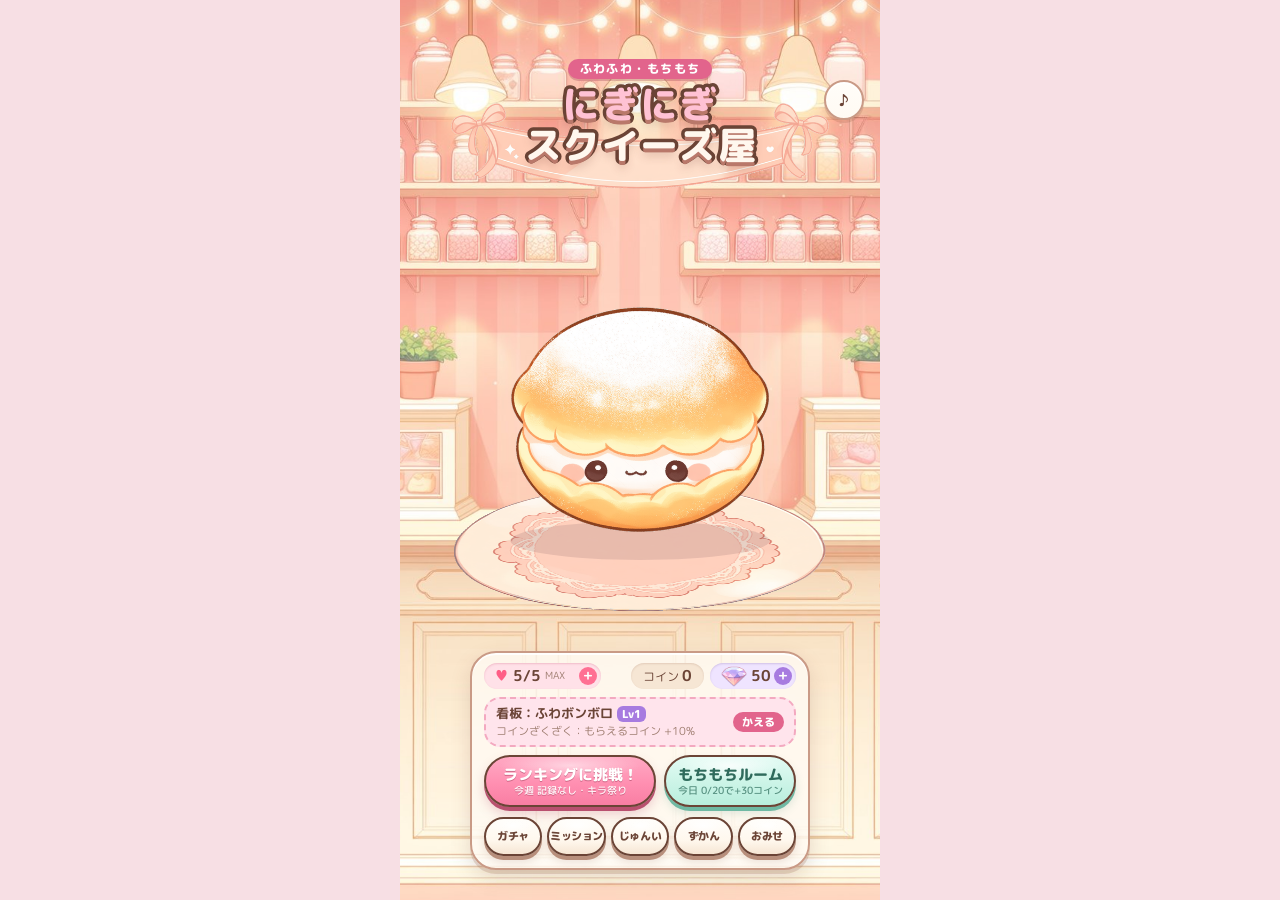
==== index.html @ c47a167d "にぎにぎスクイーズ屋 Web試作版 スクイーズを握るスコアアタック（週間ランキング・ガチャ・スタミナ・もちもちルーム）  Co-Authored-By: Claude Opus 5.5 <norepl" ====
<!doctype html>
<html lang="ja">
<head>
<meta charset="utf-8">
<meta name="viewport" content="width=device-width, initial-scale=1, maximum-scale=1, user-scalable=no, viewport-fit=cover">
<title>にぎにぎスクイーズ屋</title>
<link rel="preconnect" href="https://fonts.googleapis.com">
<link href="https://fonts.googleapis.com/css2?family=M+PLUS+Rounded+1c:wght@500;800&display=swap" rel="stylesheet">
<link rel="stylesheet" href="style.css?v=15">
</head>
<body>
<div id="app">
  <canvas id="cv"></canvas>

  <!-- HUD -->
  <div id="hud" class="hidden">
    <div class="hud-box"><span class="lbl">のこり</span><span id="hudTime">60</span></div>
    <div class="hud-box score"><span class="lbl">スコア</span><span id="hudScore">0</span></div>
    <div class="hud-box"><span class="lbl">コンボ</span><span id="hudCombo">0</span></div>
  </div>
  <div id="order" class="hidden">
    <div class="who" id="orderWho">おきゃくさん 1人目</div>
    <div class="txt" id="orderTxt">ふわっと にぎって〜</div>
  </div>
  <button id="btnMute" aria-label="サウンド切り替え">♪</button>
  <div id="holdHint" class="hidden">ながおしで にぎにぎ → はなして おわたし</div>

  <!-- タイトル -->
  <div id="title" class="overlay passthru">
    <div class="logo">
      <div class="logo-sub">ふわふわ・もちもち</div>
      <div class="logo-main"><span class="accent">にぎにぎ</span><br>スクイーズ屋</div>
    </div>
    <div class="title-hint">まんなかを ながおしして にぎにぎしてみてね</div>
    <div class="title-bottom">
      <div class="t-event hidden" id="tEvent"></div>
      <div class="t-status">
        <button class="sta-chip" id="btnStamina"><i>♥</i><b id="tSta">5/5</b><small id="tStaT">MAX</small><em>＋</em></button>
        <div class="wallet">
          <span>コイン <b id="tCoins">0</b></span>
          <button class="gem-chip" id="btnGemsT"><img class="gem-ic" src="assets/ui/gem.png" alt="ジェム"><b id="tGems">0</b><em>＋</em></button>
        </div>
      </div>
      <button class="t-kanban" id="btnKanban"><span id="tKanban"></span><em>かえる</em></button>
      <div class="row main-row">
        <button class="btn main" id="btnPlay">ランキングに挑戦！<small id="tRankInfo"></small></button>
        <button class="btn daily" id="btnRoom">もちもちルーム<small id="tRoomInfo">じゆうに さわれるよ</small></button>
      </div>
      <div class="row five">
        <button class="btn sub" id="btnGachaT">ガチャ</button>
        <button class="btn sub badge-host" id="btnMissionT">ミッション</button>
        <button class="btn sub" id="btnRankT">じゅんい</button>
        <button class="btn sub" id="btnDexT">ずかん</button>
        <button class="btn sub" id="btnShopT">おみせ</button>
      </div>
    </div>
  </div>

  <!-- プレイ前の準備（ブースト） -->
  <div id="prep" class="overlay hidden">
    <div class="card">
      <div class="card-title">じゅんび</div>
      <div class="prep-info" id="prepInfo"></div>
      <div class="boost-list" id="boostList"></div>
      <div class="wallet">
        <button class="sta-chip" id="btnPStamina"><i>♥</i><b id="pSta">5/5</b><em>＋</em></button>
        <span>コイン <b id="pCoins">0</b></span><span class="gem"><img class="gem-ic" src="assets/ui/gem.png" alt="ジェム"> <b id="pGems">0</b></span>
      </div>
      <button class="btn main" id="btnStart">スタート！</button>
      <button class="btn link" id="btnPrepClose">もどる</button>
    </div>
  </div>

  <!-- スタミナかいふく -->
  <div id="stamina" class="overlay hidden">
    <div class="card">
      <div class="card-title">スタミナ</div>
      <div class="sta-hearts" id="staHearts"></div>
      <div class="sta-info" id="staInfo"></div>
      <button class="btn sub sta-opt" id="btnStaDrink">スタミナドリンク</button>
      <button class="btn sub sta-opt" id="btnStaAd">どうが</button>
      <button class="btn main sta-opt" id="btnStaGem">ジェム</button>
      <button class="btn link" id="btnStaClose">とじる</button>
    </div>
  </div>

  <!-- デイリーミッション -->
  <div id="missions" class="overlay hidden">
    <div class="card">
      <div class="card-title">今日の ミッション</div>
      <div class="mission-note">まいにち 0時に リセット｜スタミナドリンク：<b id="missionDrinks">0</b>こ</div>
      <div class="mission-list" id="missionList"></div>
      <button class="btn link" id="btnMissionClose">とじる</button>
    </div>
  </div>

  <!-- コンティニュー -->
  <div id="cont" class="overlay hidden">
    <div class="card">
      <div class="card-title">タイムアップ！</div>
      <div class="cont-score">いま <b id="cScore">0</b> てん</div>
      <div class="cont-rank" id="cRank"></div>
      <button class="btn main" id="btnContGem"><img class="gem-ic" src="assets/ui/gem.png" alt="ジェム">30で +10びょう つづける</button>
      <button class="btn sub" id="btnContAd">どうがを見て +10びょう（1日1回）</button>
      <button class="btn link" id="btnContNo">おわる</button>
    </div>
  </div>

  <!-- 広告のかわり（テスト用） -->
  <div id="adfake" class="overlay hidden">
    <div class="card"><div class="card-title">どうが（テスト）</div><div class="adfake-box">ここに 広告が ながれます<br><b id="adSec">3</b></div></div>
  </div>

  <!-- リザルト -->
  <div id="result" class="overlay hidden">
    <div class="card">
      <div class="res-rank" id="resRank">ふわふわ職人</div>
      <div class="res-score"><span id="resScore">0</span><small>てん</small></div>
      <div class="res-best" id="resBest"></div>
      <div class="res-week" id="resWeek"></div>
      <div class="res-stats" id="resStats"></div>
      <div class="res-coin" id="resCoin"></div>
      <button class="btn main" id="btnRetry">もう一回</button>
      <div class="row">
        <button class="btn sub" id="btnRankR">じゅんい</button>
        <button class="btn sub" id="btnGachaR">ガチャ</button>
        <button class="btn sub" id="btnShare">結果画像</button>
      </div>
      <button class="btn link" id="btnHome">タイトルへ</button>
    </div>
  </div>

  <!-- 週間ランキング -->
  <div id="rank" class="overlay hidden">
    <div class="card">
      <div class="card-title">週間ランキング</div>
      <div class="rank-head" id="rankHead"></div>
      <div class="rank-list" id="rankList"></div>
      <div class="rank-rewards">しゅうけい ほうしゅう：1位 <img class="gem-ic" src="assets/ui/gem.png" alt="ジェム">100／3位まで <img class="gem-ic" src="assets/ui/gem.png" alt="ジェム">60／10位まで <img class="gem-ic" src="assets/ui/gem.png" alt="ジェム">30／さんか <img class="gem-ic" src="assets/ui/gem.png" alt="ジェム">10</div>
      <button class="btn link" id="btnRankClose">とじる</button>
    </div>
  </div>

  <!-- ガチャ -->
  <div id="gacha" class="overlay hidden">
    <div class="card">
      <div class="card-title">スクイーズガチャ</div>
      <div class="tabs" id="gachaTabs">
        <button data-g="premium" class="on">プレミアム</button><button data-g="coin">コイン</button>
      </div>
      <div class="gacha-stage" id="gachaStage">
        <canvas id="gachaCv"></canvas>
      </div>
      <div class="gacha-info" id="gachaInfo"></div>
      <div class="wallet"><span>コイン <b id="gCoins">0</b></span><span class="gem"><img class="gem-ic" src="assets/ui/gem.png" alt="ジェム"> <b id="gGems">0</b></span></div>
      <div class="row pull-row">
        <button class="btn main" id="btnPull">1回</button>
        <button class="btn main" id="btnPull10">10連</button>
      </div>
      <div class="row tiny">
        <button class="btn link" id="btnRates">ていきょう わりあい</button>
        <button class="btn link" id="btnGachaClose">とじる</button>
      </div>
    </div>
  </div>

  <!-- 提供割合 -->
  <div id="rates" class="overlay hidden">
    <div class="card">
      <div class="card-title">ていきょう わりあい</div>
      <div class="rates-body" id="ratesBody"></div>
      <button class="btn link" id="btnRatesClose">とじる</button>
    </div>
  </div>

  <!-- ジェム購入（テスト） -->
  <div id="gemshop" class="overlay hidden">
    <div class="card">
      <div class="card-title">ジェムショップ</div>
      <div class="gem-note">※テスト版：ボタンを押すと ジェムが増えるだけで お金はかかりません</div>
      <div class="gem-list" id="gemList"></div>
      <button class="btn link" id="btnGemClose">とじる</button>
    </div>
  </div>

  <!-- もちもちルーム -->
  <div id="room" class="hidden">
    <div class="room-top">
      <div class="room-title">もちもちルーム</div>
      <div class="room-daily" id="roomDaily"></div>
      <button class="btn sub room-close" id="btnRoomClose">もどる</button>
    </div>
    <div class="room-shelf" id="roomShelf"></div>
  </div>

  <!-- 図鑑（タップで看板にする） -->
  <div id="dex" class="overlay hidden">
    <div class="card">
      <div class="card-title">スクイーズずかん <small id="dexCount"></small></div>
      <div class="dex-detail" id="dexDetail">タップすると 看板スクイーズに なるよ</div>
      <div class="dex-grid" id="dexGrid"></div>
      <button class="btn link" id="btnDexClose">とじる</button>
    </div>
  </div>

  <!-- おみせ（着せかえ） -->
  <div id="shop" class="overlay hidden">
    <div class="card">
      <div class="card-title">おみせの もようがえ</div>
      <div class="shop-level"><span id="sLevel">おみせ Lv1</span><div class="xpbar"><i id="sXp"></i></div><small id="sNext"></small></div>
      <div class="tabs" id="shopTabs">
        <button data-t="bg" class="on">かべ</button><button data-t="plate">おさら</button><button data-t="bgm">BGM</button>
      </div>
      <div class="shop-grid" id="shopGrid"></div>
      <div class="wallet"><span>コイン <b id="sCoins">0</b></span></div>
      <button class="btn link" id="btnShopClose">とじる</button>
    </div>
  </div>

  <div id="toast" class="hidden"></div>
</div>
<script src="game.js?v=22"></script>
</body>
</html>
---- style.css ----
/* 画風はスクイーズのイラストに合わせる：クリーム地・細い茶色の線・ふんわりハイライト */
:root {
  --ink: #6b4436;          /* イラストの線と同じ茶色 */
  --ink-soft: #a07f72;
  --line: #c99a86;         /* UIの細い輪郭 */
  --pink: #ff8fb1;
  --pink-deep: #e2648c;
  --pink-pale: #ffe4ec;
  --cream: #fff8ee;
  --cream-deep: #f6e6d4;
  --card: #fffaf3;
  --mint: #8fd9c4;
  --gold: #f0a92a;
}
* { box-sizing: border-box; }
html, body {
  margin: 0; height: 100%;
  background: #f7dfe4;
  color: var(--ink);
  font-family: 'M PLUS Rounded 1c', 'Hiragino Maru Gothic ProN', 'Yu Gothic', sans-serif;
  overflow: hidden;
  touch-action: none;
  user-select: none; -webkit-user-select: none; -webkit-touch-callout: none;
}
#app {
  position: relative; width: 100%; max-width: 480px; height: 100vh; height: 100dvh;
  margin: 0 auto; overflow: hidden;
  background: linear-gradient(#ffe9f1, #fff4e2);
}
#cv { position: absolute; inset: 0; width: 100%; height: 100%; display: block; }
.hidden { display: none !important; }

/* 共通：ぷっくりパネル（細い線＋上のハイライト＋下のやわらかい影） */
.puffy {
  background: linear-gradient(#fffdf9, var(--card));
  border: 2px solid var(--line);
  box-shadow: inset 0 2px 0 rgba(255,255,255,.9), 0 3px 0 rgba(150,100,80,.22), 0 6px 14px rgba(150,90,80,.12);
}

/* HUD */
#hud {
  position: absolute; top: calc(10px + env(safe-area-inset-top)); left: 16px; right: 16px;
  display: flex; gap: 8px; pointer-events: none;
}
.hud-box {
  flex: 1; border-radius: 16px; padding: 3px 8px 4px;
  display: flex; flex-direction: column; align-items: center;
  font-weight: 800; font-size: 22px; line-height: 1.15;
  background: linear-gradient(#fffdf9, var(--card));
  border: 2px solid var(--line);
  box-shadow: inset 0 2px 0 rgba(255,255,255,.9), 0 3px 0 rgba(150,100,80,.22);
}
.hud-box.score { flex: 1.4; }
.hud-box .lbl {
  font-size: 10px; color: #fff; font-weight: 800; background: var(--pink); border-radius: 999px;
  padding: 0 8px; margin-top: -1px; letter-spacing: .05em;
}
#hudTime.low { color: var(--pink-deep); }

#order {
  position: absolute; top: calc(76px + env(safe-area-inset-top)); left: 16px; right: 64px;
  border-radius: 20px; padding: 8px 14px 10px; pointer-events: none;
  background: linear-gradient(#fffdf9, var(--card));
  border: 2px solid var(--line);
  box-shadow: inset 0 2px 0 rgba(255,255,255,.9), 0 3px 0 rgba(150,100,80,.2);
  transition: transform .15s;
}
/* しっぽ：線つき */
#order::before, #order::after {
  content: ''; position: absolute; left: 38px; border: 11px solid transparent; border-bottom: 0;
}
#order::before { bottom: -13px; border-top-color: var(--line); }
#order::after { bottom: -9px; left: 40px; border-width: 9px; border-top-color: var(--card); }
#order.pop { transform: scale(1.06); }
#order.special { background: linear-gradient(#fffbe6, #fff3c4); }
#order.special::after { border-top-color: #fff3c4; }
#order.danger { background: linear-gradient(#fff1ec, #ffdcd2); border-color: #e59a85; }
#order.danger::before { border-top-color: #e59a85; }
#order.danger::after { border-top-color: #ffdcd2; }
#order.danger .txt { color: #c9301c; }
.shinytag { color: #e89a00; font-weight: 800; }
#order .who { font-size: 11px; color: var(--ink-soft); }
#order .txt { font-size: 22px; font-weight: 800; }
#btnMute {
  position: absolute; z-index: 5; top: calc(80px + env(safe-area-inset-top)); right: 16px;
  width: 40px; height: 40px; border-radius: 50%; padding: 0;
  background: linear-gradient(#fffdf9, var(--card)); border: 2px solid var(--line);
  box-shadow: inset 0 2px 0 rgba(255,255,255,.9), 0 3px 0 rgba(150,100,80,.22);
  color: var(--ink); font-size: 16px; font-weight: 800; font-family: inherit; cursor: pointer;
}
#app.fever .hud-box { animation: feverBox .4s ease-in-out infinite alternate; }
@keyframes feverBox { from { background: #fff4b8; } to { background: #ffd6ea; } }
#holdHint {
  position: absolute; bottom: calc(18px + env(safe-area-inset-bottom)); left: 16px; right: 16px;
  text-align: center; font-size: 13px; font-weight: 800; color: #fff; pointer-events: none;
  text-shadow: 0 1px 0 rgba(120,70,60,.55), 0 0 6px rgba(120,70,60,.35);
}

/* overlays */
.overlay {
  position: absolute; inset: 0; display: flex; flex-direction: column;
  align-items: center; justify-content: center; padding: 16px;
  background: rgba(120, 70, 70, .28);
  backdrop-filter: blur(3px); -webkit-backdrop-filter: blur(3px);
}
.overlay.passthru { background: transparent; backdrop-filter: none; -webkit-backdrop-filter: none; pointer-events: none; justify-content: space-between; }
.overlay.passthru button { pointer-events: auto; }

/* ロゴ：AI生成のリボン帯の上に、クリーム色＋茶色ふちの文字 */
.logo {
  text-align: center; margin-top: calc(18px + env(safe-area-inset-top));
  width: min(100%, 400px); padding: 22px 12px 40px;
  background: url(assets/ui/banner.png) center 92% / 100% auto no-repeat;
}
.logo-sub {
  display: inline-block; font-size: 12px; color: #fff; font-weight: 800; letter-spacing: .12em;
  background: var(--pink-deep); border-radius: 999px; padding: 1px 12px; margin-bottom: 4px;
  box-shadow: 0 2px 0 rgba(150,60,80,.3);
}
.logo-main {
  font-size: 38px; font-weight: 800; line-height: 1.08; color: #fff7ee;
  -webkit-text-stroke: 7px var(--ink); paint-order: stroke fill;
  text-shadow: 0 4px 0 #b9786a, 0 7px 10px rgba(110,60,50,.25);
  letter-spacing: .02em;
}
.logo-main .accent { color: #ffc2d4; }
.title-hint {
  font-size: 13px; font-weight: 800; color: #fff; margin-top: auto; margin-bottom: 8px;
  text-shadow: 0 1px 0 rgba(120,70,60,.55), 0 0 6px rgba(120,70,60,.35);
}
.title-bottom {
  width: 100%; max-width: 340px; margin-bottom: calc(14px + env(safe-area-inset-bottom));
  padding: 10px 12px 12px; border-radius: 26px;
  background: rgba(255,250,243,.82); border: 2px solid var(--line);
  box-shadow: inset 0 2px 0 rgba(255,255,255,.9), 0 4px 0 rgba(150,100,80,.22), 0 8px 20px rgba(120,70,60,.18);
}
.wallet { display: flex; justify-content: center; gap: 10px; font-size: 12px; margin: 0 0 10px; }
.wallet span {
  background: var(--cream-deep); border-radius: 999px; padding: 2px 12px;
  box-shadow: inset 0 1px 2px rgba(150,100,80,.2);
}
.wallet b { font-size: 15px; }
.row { display: flex; gap: 10px; margin-top: 10px; }
.row .btn { flex: 1; min-width: 0; width: auto; }

/* ボタン：ぷっくり・線つき・上ツヤ */
.btn {
  position: relative; display: block; width: 100%; border-radius: 999px; font-family: inherit;
  font-weight: 800; cursor: pointer; padding: 13px 10px; font-size: 18px;
  border: 2px solid var(--ink);
  transition: transform .08s, box-shadow .08s;
}
.btn:active { transform: translateY(3px); }
.btn.main {
  /* 上半分のツヤは背景に入れる（文字の下になるように） */
  background:
    radial-gradient(60% 40% at 50% 18%, rgba(255,255,255,.55), rgba(255,255,255,0) 70%),
    linear-gradient(#ffa9c3, var(--pink) 55%, #f97ea3);
  color: #fff; text-shadow: 0 1px 0 rgba(160,60,90,.5);
  box-shadow: 0 4px 0 #b9506f, 0 7px 12px rgba(180,70,100,.25);
}
.btn.main:active { box-shadow: 0 1px 0 #b9506f; }
.btn.sub {
  background:
    radial-gradient(60% 40% at 50% 18%, rgba(255,255,255,.9), rgba(255,255,255,0) 70%),
    linear-gradient(#fffdf9, var(--cream) 60%, var(--cream-deep));
  color: var(--ink); font-size: 16px; padding: 10px 8px;
  box-shadow: 0 4px 0 #b88f7c, 0 6px 10px rgba(150,100,80,.18);
}
.btn.sub:active { box-shadow: 0 1px 0 #b88f7c; }
.btn.link { background: none; border: 0; color: var(--ink-soft); font-size: 14px; padding: 10px; margin-top: 4px; }
.btn:disabled { opacity: .45; }

/* カード：レースっぽい点線の内枠 */
.card {
  position: relative; width: 100%; max-width: 360px; border-radius: 28px; padding: 22px 18px 10px;
  text-align: center; max-height: 100%; overflow-y: auto;
  background: linear-gradient(#fffdf9, var(--card));
  border: 2px solid var(--line);
  box-shadow: inset 0 0 0 5px var(--card), inset 0 0 0 7px #f6c9d6, 0 5px 0 rgba(150,100,80,.25), 0 12px 28px rgba(110,60,60,.25);
}
.card-title {
  display: inline-block; font-size: 18px; font-weight: 800; margin-bottom: 12px;
  background: var(--pink); color: #fff; border: 2px solid var(--ink); border-radius: 999px; padding: 3px 18px;
  box-shadow: 0 3px 0 #b9506f; text-shadow: 0 1px 0 rgba(160,60,90,.5);
}
.card-title small { font-size: 12px; color: #fff; opacity: .9; }

.res-rank {
  display: inline-block; background: var(--pink-pale); color: var(--pink-deep); font-weight: 800;
  border: 2px solid #f3b3c6; border-radius: 999px; padding: 3px 14px; font-size: 15px;
}
.res-score { font-size: 56px; font-weight: 800; line-height: 1.1; margin-top: 6px; color: var(--ink); }
.res-score small { font-size: 18px; margin-left: 4px; }
.res-best { font-size: 13px; color: var(--ink-soft); min-height: 18px; }
.res-best.new { color: var(--pink-deep); font-weight: 800; }
.res-stats { display: grid; grid-template-columns: repeat(4, 1fr); gap: 6px; margin: 12px 0; }
.res-stats div {
  background: var(--cream); border: 1.5px solid var(--cream-deep); border-radius: 14px;
  padding: 6px 2px; font-size: 18px; font-weight: 800;
}
.res-stats span { display: block; font-size: 10px; color: var(--ink-soft); font-weight: 500; }
.res-coin { font-size: 15px; margin-bottom: 12px; }
.res-coin b { color: var(--gold); }

/* ---- タイトルの追加UI ---- */
.title-bottom .btn.main { padding: 11px 10px; }
.t-event {
  text-align: center; font-size: 12px; font-weight: 800; color: #fff; margin: -2px 0 8px;
  background: linear-gradient(90deg, #ff9a3c, #a77be0); border: 2px solid var(--ink); border-radius: 999px; padding: 2px 10px;
}
.t-status { display: flex; align-items: center; justify-content: space-between; gap: 8px; margin-bottom: 8px; }
.t-status .wallet { margin: 0; gap: 6px; }
.t-level { font-size: 12px; font-weight: 800; min-width: 92px; }
.xpbar { height: 7px; border-radius: 999px; background: var(--cream-deep); overflow: hidden; margin-top: 2px; box-shadow: inset 0 1px 2px rgba(150,100,80,.25); }
.xpbar i { display: block; height: 100%; background: linear-gradient(90deg, #8fd9c4, #ff8fb1); border-radius: 999px; }
.t-kanban {
  display: flex; align-items: center; gap: 8px; width: 100%; text-align: left; font-family: inherit; color: var(--ink);
  background: var(--pink-pale); border: 2px dashed #f3a9c0; border-radius: 16px; padding: 6px 10px; margin-bottom: 8px; cursor: pointer;
  font-size: 13px; line-height: 1.3;
}
.t-kanban span { flex: 1; }
.t-kanban small { color: var(--ink-soft); font-size: 11px; }
.t-kanban em { font-style: normal; font-size: 11px; font-weight: 800; color: #fff; background: var(--pink-deep); border-radius: 999px; padding: 3px 9px; white-space: nowrap; }
.lv { font-size: 11px; font-weight: 800; color: #fff; background: #a77be0; border-radius: 6px; padding: 0 5px; }
.btn.daily {
  margin-top: 8px; font-size: 15px; padding: 8px 10px; color: #2f6b5c;
  background: radial-gradient(60% 40% at 50% 18%, rgba(255,255,255,.8), rgba(255,255,255,0) 70%), linear-gradient(#e2fbf3, #b9eedd);
  box-shadow: 0 4px 0 #6fb9a3, 0 6px 10px rgba(80,150,130,.2);
}
.btn.daily small { display: block; font-size: 10.5px; font-weight: 500; color: #4f8a7a; margin-top: 1px; white-space: nowrap; overflow: hidden; text-overflow: ellipsis; }
.title-hint { display: none; }
/* ランキング挑戦ともちもちルームを横ならび（縦をつめる） */
.row.main-row { margin-top: 0; gap: 8px; align-items: stretch; }
.row.main-row .btn { margin-top: 0; font-size: 15px; padding: 9px 6px; line-height: 1.2; }
.row.main-row .btn.main { flex: 1.35; }
.row.main-row .btn.daily { flex: 1; }
.row.main-row .btn small { font-size: 9.5px; }
.btn.daily:active { box-shadow: 0 1px 0 #6fb9a3; }
.btn.daily .dbest { font-size: 11px; color: #fff; background: #4fb398; border-radius: 999px; padding: 1px 8px; vertical-align: 2px; }
.row .btn.sub { font-size: 14px; padding: 9px 4px; }
.evtag { display: inline-block; font-size: 11px; font-weight: 800; color: #fff; background: linear-gradient(90deg, #ff9a3c, #a77be0); border-radius: 6px; padding: 0 6px; }
.lvup { font-weight: 800; color: #2aa88a; }

/* ---- 図鑑：看板えらび ---- */
.dex-detail { font-size: 12.5px; background: var(--pink-pale); border-radius: 14px; padding: 6px 10px; margin-bottom: 8px; line-height: 1.4; }
.dex-detail small { color: var(--ink-soft); }
.dex-cell { cursor: pointer; position: relative; }
.dex-cell.locked { cursor: default; }
.dex-cell.kanban { border-color: var(--pink-deep); background: #fff0f5; box-shadow: 0 0 0 2px var(--pink) inset; }
.dex-cell.kanban::before {
  content: '看板'; position: absolute; top: 4px; left: 4px; font-size: 10px; font-weight: 800; color: #fff;
  background: var(--pink-deep); border-radius: 6px; padding: 0 5px;
}
.dex-cell .sk { font-size: 9.5px; color: #a77be0; font-weight: 800; }
.dex-head { grid-column: 1 / -1; font-size: 13px; font-weight: 800; color: #fff; background: linear-gradient(90deg, #ff9a3c, #a77be0); border-radius: 999px; padding: 3px; margin-top: 4px; }

/* ---- おみせ ---- */
.shop-level { font-size: 13px; font-weight: 800; margin-bottom: 8px; }
.shop-level small { display: block; font-weight: 500; color: var(--ink-soft); font-size: 11px; margin-top: 2px; }
.tabs { display: flex; gap: 6px; justify-content: center; margin-bottom: 8px; }
.tabs button {
  font-family: inherit; font-weight: 800; font-size: 13px; color: var(--ink); background: var(--cream); cursor: pointer;
  border: 2px solid var(--line); border-radius: 999px; padding: 4px 14px;
}
.tabs button.on { background: var(--pink); color: #fff; border-color: var(--ink); }
.shop-grid { display: grid; grid-template-columns: repeat(2, 1fr); gap: 8px; margin-bottom: 8px; }
.shop-item { background: var(--cream); border: 1.5px solid var(--cream-deep); border-radius: 16px; padding: 6px; font-size: 12px; }
.shop-item.on { border-color: var(--pink-deep); box-shadow: 0 0 0 2px var(--pink) inset; }
.shop-item .thumb { height: 88px; border-radius: 12px; background: center / cover no-repeat #fff; margin-bottom: 4px; }
.shop-item .thumb.plate { background-size: contain; background-color: #fff6f0; }
.shop-item .thumb.bgm { display: flex; align-items: center; justify-content: center; font-size: 34px; color: var(--pink-deep); background: #fff0f5; cursor: pointer; }
.shop-item .nm { font-weight: 800; min-height: 30px; }
.shop-item .mini {
  font-family: inherit; font-weight: 800; font-size: 12px; color: #fff; background: var(--pink); cursor: pointer;
  border: 2px solid var(--ink); border-radius: 999px; padding: 3px 10px; box-shadow: 0 2px 0 #b9506f;
}
.shop-item .mini:disabled { opacity: .45; }
.shop-item .tag { display: inline-block; font-size: 11px; font-weight: 800; color: var(--pink-deep); }
.shop-item .tag.lock { color: var(--ink-soft); }

/* ---- ジェム・ランキング・ブースト・ルーム ---- */
.btn small { display: block; font-size: 10.5px; font-weight: 500; opacity: .92; margin-top: 1px; white-space: nowrap; overflow: hidden; text-overflow: ellipsis; }
.gem-chip, .wallet .gem {
  display: inline-flex; align-items: center; gap: 3px; font-family: inherit; color: var(--ink); cursor: pointer;
  background: #efe4ff; border: 0; border-radius: 999px; padding: 2px 4px 2px 10px; font-size: 12px;
  box-shadow: inset 0 1px 2px rgba(120,90,160,.25);
}
.wallet .gem { padding: 2px 12px; cursor: default; }
.gem-chip i, .wallet .gem i { font-style: normal; color: #9b6ad8; }
.gem-chip b { font-size: 15px; }
.gem-chip em { font-style: normal; font-weight: 800; color: #fff; background: #a77be0; border-radius: 50%; width: 18px; height: 18px; line-height: 18px; text-align: center; }
.row.four { gap: 6px; }
.row.four .btn.sub { font-size: 13px; padding: 9px 2px; }
.row.tiny { margin-top: 0; }
.row.tiny .btn.link { margin: 0; padding: 6px; font-size: 13px; }
.pull-row .btn.main { font-size: 16px; padding: 11px 6px; }
.pity { font-size: 12px; color: #a77be0; font-weight: 800; }
.pity b { font-size: 15px; }

.prep-info { text-align: left; font-size: 13px; background: var(--pink-pale); border-radius: 14px; padding: 8px 12px; line-height: 1.45; }
.prep-info small { color: var(--ink-soft); }
.prep-rule { margin-top: 6px; padding-top: 6px; border-top: 1.5px dashed #f3b3c6; }
.prep-week { margin-top: 4px; font-weight: 800; color: var(--pink-deep); }
.boost-list { display: grid; gap: 6px; margin: 10px 0 8px; }
.boost {
  display: flex; align-items: center; gap: 8px; width: 100%; text-align: left; font-family: inherit; color: var(--ink); cursor: pointer;
  background: var(--cream); border: 2px solid var(--cream-deep); border-radius: 14px; padding: 6px 10px;
}
.boost.on { border-color: var(--pink-deep); background: #fff0f5; }
.boost .ck { width: 22px; height: 22px; border-radius: 7px; border: 2px solid var(--line); background: #fff; text-align: center; line-height: 18px; font-weight: 800; color: var(--pink-deep); }
.boost.on .ck { border-color: var(--pink-deep); }
.boost .bn { flex: 1; font-size: 14px; line-height: 1.25; }
.boost .bn small { display: block; font-size: 11px; color: var(--ink-soft); }
.boost .bc { font-weight: 800; font-size: 13px; white-space: nowrap; }

.cont-score { font-size: 18px; margin-bottom: 4px; }
.cont-score b { font-size: 34px; }
.cont-rank { font-size: 14px; background: #fff3c4; border-radius: 14px; padding: 8px; margin-bottom: 12px; line-height: 1.5; }
.cont-rank b { color: var(--pink-deep); font-size: 17px; }
#cont .btn.sub { margin-top: 10px; }
.adfake-box { height: 180px; display: flex; flex-direction: column; align-items: center; justify-content: center; background: #2d2633; color: #fff; border-radius: 16px; font-size: 14px; margin-bottom: 10px; }
.adfake-box b { font-size: 40px; }

.res-week { font-size: 14px; color: #a77be0; min-height: 18px; margin-top: 2px; }
.res-week b { color: var(--pink-deep); font-size: 16px; }
.rank-head { font-size: 13px; background: var(--pink-pale); border-radius: 14px; padding: 6px 10px; margin-bottom: 8px; line-height: 1.45; }
.rank-head small { color: var(--ink-soft); }
.rank-list { max-height: 46vh; overflow-y: auto; border-radius: 14px; background: var(--cream); padding: 4px; }
.rank-row { display: grid; grid-template-columns: 30px 1fr auto 62px; gap: 6px; align-items: center; padding: 5px 8px; border-radius: 10px; font-size: 13px; text-align: left; }
.rank-row:nth-child(odd) { background: rgba(255,255,255,.7); }
.rank-row .no { font-weight: 800; text-align: center; }
.rank-row .kb { font-size: 10px; color: var(--ink-soft); }
.rank-row .sc { font-weight: 800; text-align: right; }
.rank-row.top1 .no { color: #e8a400; } .rank-row.top2 .no { color: #9aa3ad; } .rank-row.top3 .no { color: #c98a5a; }
.rank-row.me { background: #ffe0ea !important; outline: 2px solid var(--pink-deep); }
.rank-rewards { font-size: 10.5px; color: var(--ink-soft); margin-top: 8px; }

.rates-body { text-align: left; font-size: 12px; max-height: 60vh; overflow-y: auto; }
.rates-body h4 { margin: 8px 0 4px; font-size: 14px; }
.rates-body table { width: 100%; border-collapse: collapse; }
.rates-body td { border-bottom: 1px solid var(--cream-deep); padding: 4px; vertical-align: top; }
.rates-body p { margin: 4px 0; color: var(--ink-soft); }

.gem-note { font-size: 11px; color: var(--ink-soft); background: #fff3c4; border-radius: 10px; padding: 5px 8px; margin-bottom: 8px; }
.gem-list { display: grid; gap: 8px; }
.gem-item { display: flex; align-items: center; justify-content: space-between; gap: 8px; background: #f6f0ff; border: 1.5px solid #e2d4fa; border-radius: 14px; padding: 8px 12px; text-align: left; font-size: 15px; }
.gem-item small { display: block; font-size: 11px; color: var(--ink-soft); }
.gem-item .bonus { font-size: 11px; color: var(--pink-deep); font-weight: 800; }
.gem-item.pass { background: linear-gradient(90deg, #fff3c4, #ffe0ea); border-color: #f3c48a; }
.gem-item .mini {
  font-family: inherit; font-weight: 800; font-size: 13px; color: #fff; background: #a77be0; cursor: pointer;
  border: 2px solid var(--ink); border-radius: 999px; padding: 4px 12px; box-shadow: 0 2px 0 #6f4aa0; white-space: nowrap;
}

#room { position: absolute; inset: 0; pointer-events: none; }
.room-top { position: absolute; top: calc(10px + env(safe-area-inset-top)); left: 16px; right: 16px; display: flex; align-items: center; gap: 8px; pointer-events: none; }
.room-title { font-weight: 800; font-size: 18px; color: #fff7ee; -webkit-text-stroke: 4px var(--ink); paint-order: stroke fill; }
.room-daily { flex: 1; font-size: 11px; font-weight: 800; background: rgba(255,250,243,.9); border: 2px solid var(--line); border-radius: 999px; padding: 3px 10px; text-align: center; }
.room-close { width: auto; pointer-events: auto; font-size: 13px; padding: 6px 12px; }
.room-shelf {
  position: absolute; left: 0; right: 0; bottom: calc(10px + env(safe-area-inset-bottom)); display: flex; gap: 8px; overflow-x: auto;
  padding: 8px 16px; pointer-events: auto; background: linear-gradient(rgba(255,250,243,0), rgba(255,250,243,.9) 30%);
}
.shelf-item { position: relative; flex: 0 0 64px; height: 64px; border-radius: 16px; border: 2px solid var(--line); background: var(--card); padding: 0; cursor: pointer; }
.shelf-item canvas { width: 60px; height: 60px; display: block; }
.shelf-item.on { border-color: var(--pink-deep); box-shadow: 0 0 0 2px var(--pink) inset; }
.shelf-item i { position: absolute; top: -4px; right: -4px; font-style: normal; font-size: 14px; }

#toast {
  position: absolute; z-index: 20; left: 50%; top: calc(14px + env(safe-area-inset-top)); transform: translateX(-50%);
  background: var(--ink); color: #fff; font-weight: 800; font-size: 13px; border-radius: 999px; padding: 6px 16px; white-space: nowrap;
  box-shadow: 0 4px 12px rgba(0,0,0,.2);
}

/* ジェム（課金通貨）のアイコン */
.gem-ic { height: 1.25em; width: auto; vertical-align: -0.28em; margin: 0 1px; filter: drop-shadow(0 1px 0 rgba(90,50,120,.35)); }
.gem-chip .gem-ic, .wallet .gem .gem-ic { height: 20px; vertical-align: middle; }
.btn .gem-ic { height: 1.3em; }

/* ---- スタミナ・ミッション ---- */
.sta-chip {
  display: inline-flex; align-items: center; gap: 4px; font-family: inherit; color: var(--ink); cursor: pointer;
  background: #ffe1e8; border: 0; border-radius: 999px; padding: 2px 4px 2px 10px; font-size: 12px;
  box-shadow: inset 0 1px 2px rgba(200,80,110,.25);
}
.sta-chip i { font-style: normal; color: #ff5d86; font-size: 15px; }
.sta-chip b { font-size: 15px; }
.sta-chip small { font-size: 10px; color: var(--ink-soft); min-width: 30px; text-align: left; }
.sta-chip em { font-style: normal; font-weight: 800; color: #fff; background: #ff6f93; border-radius: 50%; width: 18px; height: 18px; line-height: 18px; text-align: center; }
.t-status { gap: 6px; }
.row.five { gap: 5px; }
.row.five .btn.sub { font-size: 11px; padding: 9px 0; letter-spacing: -.04em; white-space: nowrap; }
.badge-host { position: relative; overflow: visible; }
.badge-host[data-badge]:not([data-badge=""])::after {
  content: attr(data-badge); position: absolute; top: -6px; right: -4px; min-width: 18px; height: 18px; line-height: 18px;
  border-radius: 999px; background: #ff4f6d; color: #fff; font-size: 11px; font-weight: 800; border: 2px solid #fff;
}
.sta-hearts { font-size: 30px; letter-spacing: 2px; margin-bottom: 4px; }
.sta-hearts i { font-style: normal; color: #f0d6dc; }
.sta-hearts i.on { color: #ff5d86; text-shadow: 0 2px 0 #c9406a; }
.sta-info { font-size: 13px; margin-bottom: 10px; }
.sta-info b { color: var(--pink-deep); }
.btn.sta-opt { margin-top: 8px; font-size: 15px; }
.mission-note { font-size: 11.5px; color: var(--ink-soft); margin-bottom: 8px; }
.mission-list { display: grid; gap: 6px; max-height: 58vh; overflow-y: auto; }
.mission { display: flex; align-items: center; gap: 8px; background: var(--cream); border: 1.5px solid var(--cream-deep); border-radius: 14px; padding: 7px 10px; text-align: left; }
.mission .mi { flex: 1; font-size: 13px; }
.mission small { font-size: 10.5px; color: var(--ink-soft); }
.mission .mbar { height: 6px; border-radius: 999px; background: var(--cream-deep); overflow: hidden; margin: 3px 0 2px; }
.mission .mbar i { display: block; height: 100%; background: linear-gradient(90deg, #8fd9c4, #ff8fb1); }
.mission.done { border-color: var(--pink-deep); background: #fff0f5; }
.mission.got { opacity: .6; }
.mission .mini {
  font-family: inherit; font-weight: 800; font-size: 12px; color: #fff; background: var(--pink); cursor: pointer; white-space: nowrap;
  border: 2px solid var(--ink); border-radius: 999px; padding: 4px 10px; box-shadow: 0 2px 0 #b9506f;
}
.mission .mini:disabled { opacity: .4; }
.mission .tag { font-size: 11px; font-weight: 800; color: var(--ink-soft); white-space: nowrap; }

/* gacha */
.gacha-stage { height: 290px; display: flex; align-items: center; justify-content: center; position: relative; }
#gachaCv { width: 290px; height: 290px; display: block; cursor: pointer; touch-action: manipulation; }
.gacha-info { min-height: 52px; font-size: 15px; }
.gacha-info .hint { font-weight: 800; color: var(--pink-deep); animation: hintPulse .7s ease-in-out infinite alternate; display: inline-block; }
@keyframes hintPulse { from { transform: scale(1); } to { transform: scale(1.08); } }
.gacha-info .nm { font-size: 20px; font-weight: 800; display: block; }
.rar { display: inline-block; border-radius: 6px; padding: 0 6px; font-size: 12px; font-weight: 800; color: #fff; margin-right: 4px; }
.rar.N { background: #b9a19a; } .rar.R { background: #6aa9e0; } .rar.SR { background: #a982db; } .rar.SSR { background: linear-gradient(90deg, #f0a92a, #ff8fb1); }
.newtag { color: var(--pink-deep); font-weight: 800; }

/* dex */
.dex-grid { display: grid; grid-template-columns: repeat(3, 1fr); gap: 8px; }
.dex-cell {
  background: var(--cream); border: 1.5px solid var(--cream-deep); border-radius: 16px;
  padding: 4px 2px 6px; font-size: 10.5px; line-height: 1.3;
}
.dex-cell canvas { width: 80px; height: 80px; display: block; margin: 0 auto; }
.dex-cell .cnt { color: var(--ink-soft); }

@media (max-height: 640px) {
  .logo-main { font-size: 30px; }
  .res-score { font-size: 44px; }
  .gacha-stage { height: 230px; }
  #gachaCv { width: 230px; height: 230px; }
}
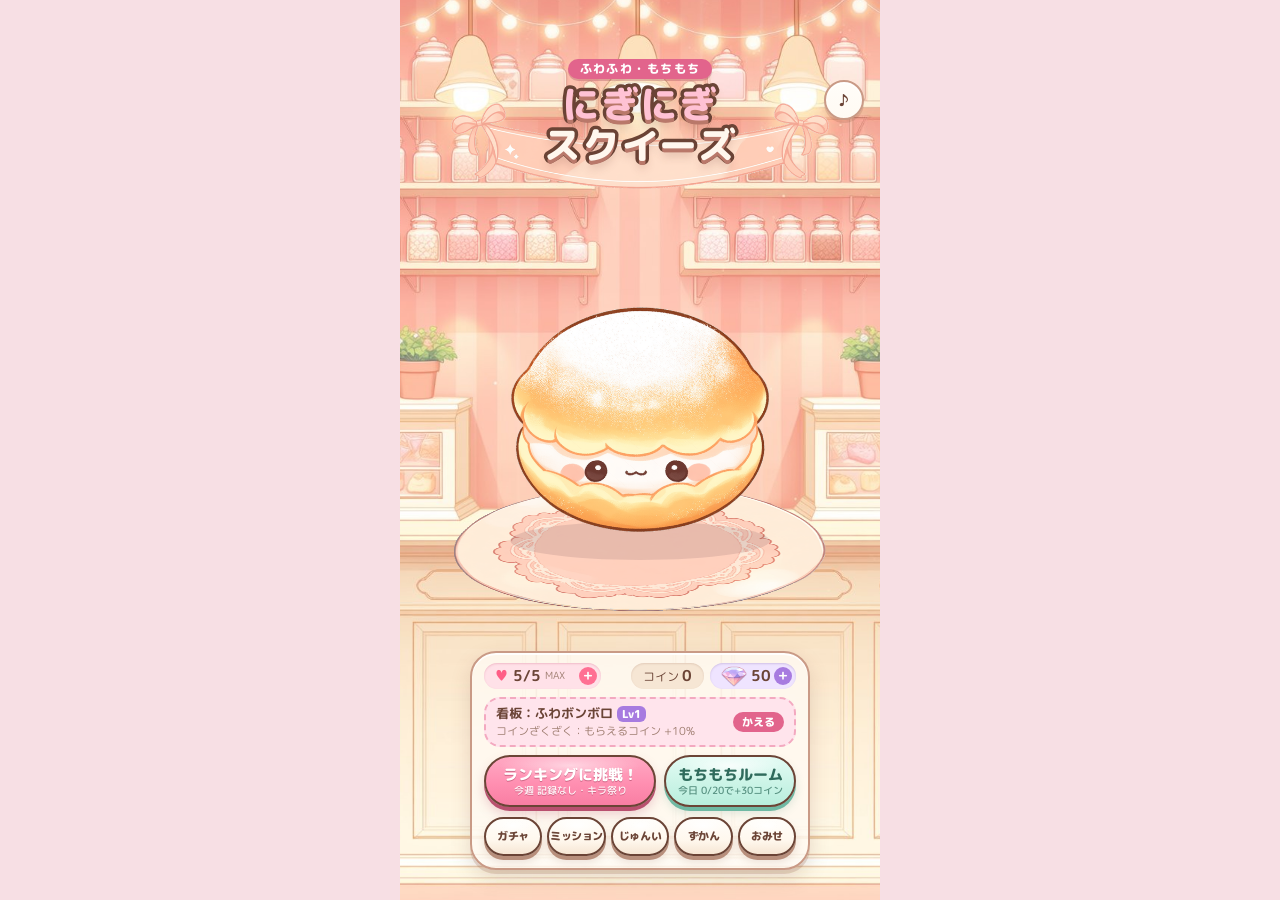
==== commit 242ae52f: "タイトルを「にぎにぎスクイーズ」に変更、運営をぷにまるゲームズ（運営：齊藤 凌多）に" ====
--- a/index.html
+++ b/index.html
@@ -3,10 +3,10 @@
 <head>
 <meta charset="utf-8">
 <meta name="viewport" content="width=device-width, initial-scale=1, maximum-scale=1, user-scalable=no, viewport-fit=cover">
-<title>にぎにぎスクイーズ屋</title>
+<title>にぎにぎスクイーズ</title>
 <link rel="preconnect" href="https://fonts.googleapis.com">
 <link href="https://fonts.googleapis.com/css2?family=M+PLUS+Rounded+1c:wght@500;800&display=swap" rel="stylesheet">
-<link rel="stylesheet" href="style.css?v=15">
+<link rel="stylesheet" href="style.css?v=18">
 </head>
 <body>
 <div id="app">
@@ -29,7 +29,7 @@
   <div id="title" class="overlay passthru">
     <div class="logo">
       <div class="logo-sub">ふわふわ・もちもち</div>
-      <div class="logo-main"><span class="accent">にぎにぎ</span><br>スクイーズ屋</div>
+      <div class="logo-main"><span class="accent">にぎにぎ</span><br>スクイーズ</div>
     </div>
     <div class="title-hint">まんなかを ながおしして にぎにぎしてみてね</div>
     <div class="title-bottom">
@@ -219,6 +219,6 @@
 
   <div id="toast" class="hidden"></div>
 </div>
-<script src="game.js?v=22"></script>
+<script src="game.js?v=29"></script>
 </body>
 </html>
--- a/style.css
+++ b/style.css
@@ -418,6 +418,54 @@
 .mission .mini:disabled { opacity: .4; }
 .mission .tag { font-size: 11px; font-weight: 800; color: var(--ink-soft); white-space: nowrap; }
 
+/* ---- 撮影モード（?rec=1）---- */
+body.rec916 { background: #2b1f24; }
+body.rec916 #app { width: min(100vw, calc(100vh * 9 / 16)); max-width: none; }
+body.recNoUi #btnMute, body.recNoUi .title-bottom { display: none; }
+#recCap {
+  position: absolute; z-index: 30; left: 12px; right: 12px; top: calc(14% + env(safe-area-inset-top)); text-align: center; pointer-events: none;
+}
+#recCap b {
+  display: block; font-size: clamp(26px, 8.5vw, 40px); line-height: 1.15; color: #fff7ee;
+  -webkit-text-stroke: 7px var(--ink); paint-order: stroke fill; text-shadow: 0 5px 0 #b9786a;
+}
+#recCap small {
+  display: inline-block; margin-top: 8px; font-size: 15px; font-weight: 800; color: #fff; background: var(--pink-deep);
+  border: 2px solid var(--ink); border-radius: 999px; padding: 2px 14px;
+}
+#recCap.pop b { animation: capPop .35s cubic-bezier(.3,1.6,.5,1); }
+#recCap.low { top: 25%; }   /* プレイ中は注文の吹き出しとスクイーズの間に */
+#recCap.top { top: calc(2% + env(safe-area-inset-top)); }   /* ガチャはカードの上に */
+@keyframes capPop { from { transform: scale(.6); } to { transform: scale(1); } }
+#recTouch {
+  position: absolute; z-index: 40; width: 46px; height: 46px; margin: -23px 0 0 -23px; border-radius: 50%; pointer-events: none;
+  background: rgba(255,255,255,.35); border: 3px solid rgba(255,255,255,.9); box-shadow: 0 0 0 2px rgba(107,68,54,.35);
+  transition: transform .12s, opacity .2s;
+}
+#recTouch.down { transform: scale(.75); background: rgba(255,143,177,.45); }
+#recPill {
+  position: absolute; z-index: 35; left: 12px; bottom: calc(12px + env(safe-area-inset-bottom));
+  font-family: inherit; font-weight: 800; font-size: 12px; color: #fff; background: #2b1f24; border: 2px solid #fff;
+  border-radius: 999px; padding: 6px 12px; cursor: pointer; opacity: .85;
+}
+#recPanel {
+  position: absolute; z-index: 36; left: 12px; right: 12px; bottom: calc(12px + env(safe-area-inset-bottom));
+  background: #fffaf3; border: 2px solid var(--ink); border-radius: 20px; padding: 12px; box-shadow: 0 10px 30px rgba(0,0,0,.3);
+}
+.rp-head { font-weight: 800; font-size: 16px; margin-bottom: 6px; }
+.rp-head small { font-weight: 500; font-size: 11px; color: var(--ink-soft); margin-left: 8px; }
+.rp-opts { display: flex; gap: 14px; font-size: 12px; margin-bottom: 8px; }
+.rp-list { display: grid; gap: 6px; }
+.rp-row { display: flex; align-items: center; gap: 6px; background: var(--cream); border-radius: 12px; padding: 6px 8px; }
+.rp-row > div { flex: 1; font-size: 13px; }
+.rp-row small { display: block; font-size: 10.5px; color: var(--ink-soft); }
+.rp-row .mini {
+  font-family: inherit; font-weight: 800; font-size: 12px; color: #fff; cursor: pointer; white-space: nowrap;
+  border: 2px solid var(--ink); border-radius: 999px; padding: 4px 10px; background: var(--pink);
+}
+.rp-row .mini.rec { background: #e84a5f; }
+.rp-note { font-size: 10.5px; color: var(--ink-soft); margin-top: 8px; }
+
 /* gacha */
 .gacha-stage { height: 290px; display: flex; align-items: center; justify-content: center; position: relative; }
 #gachaCv { width: 290px; height: 290px; display: block; cursor: pointer; touch-action: manipulation; }
